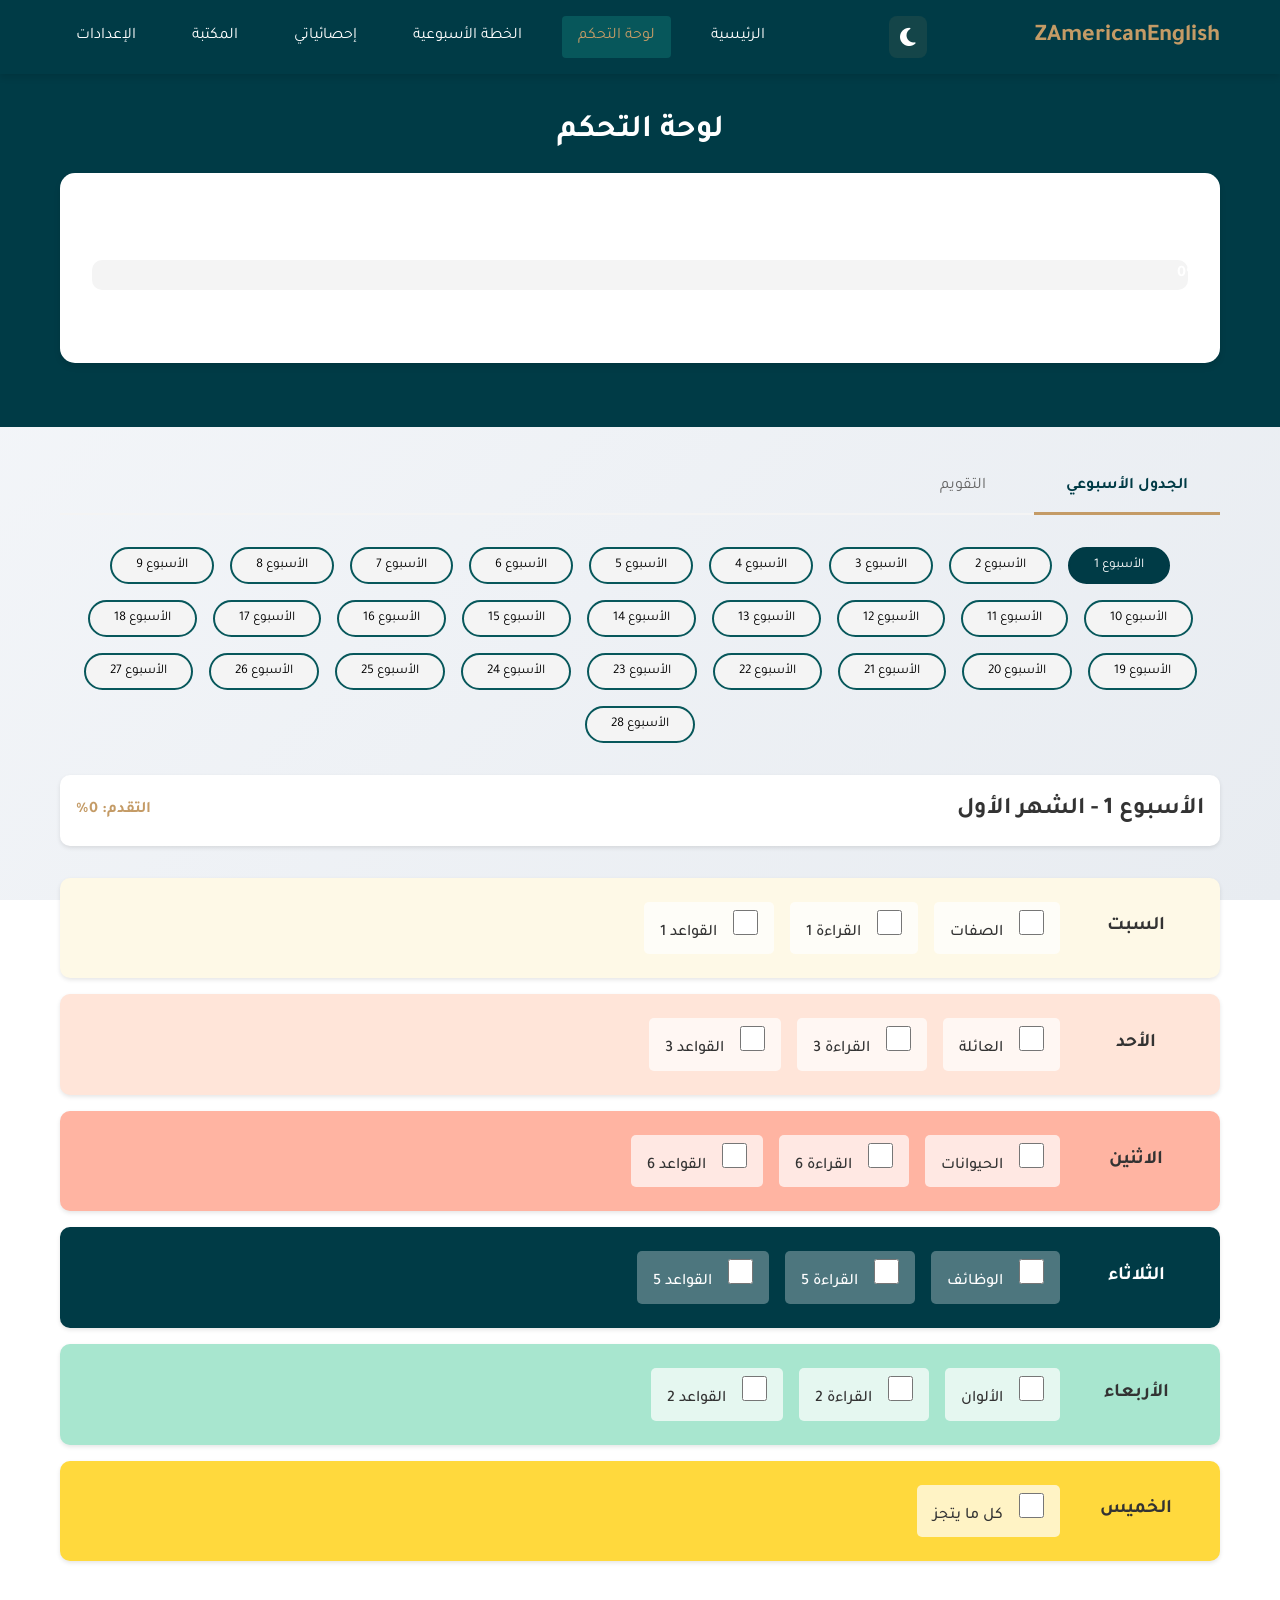
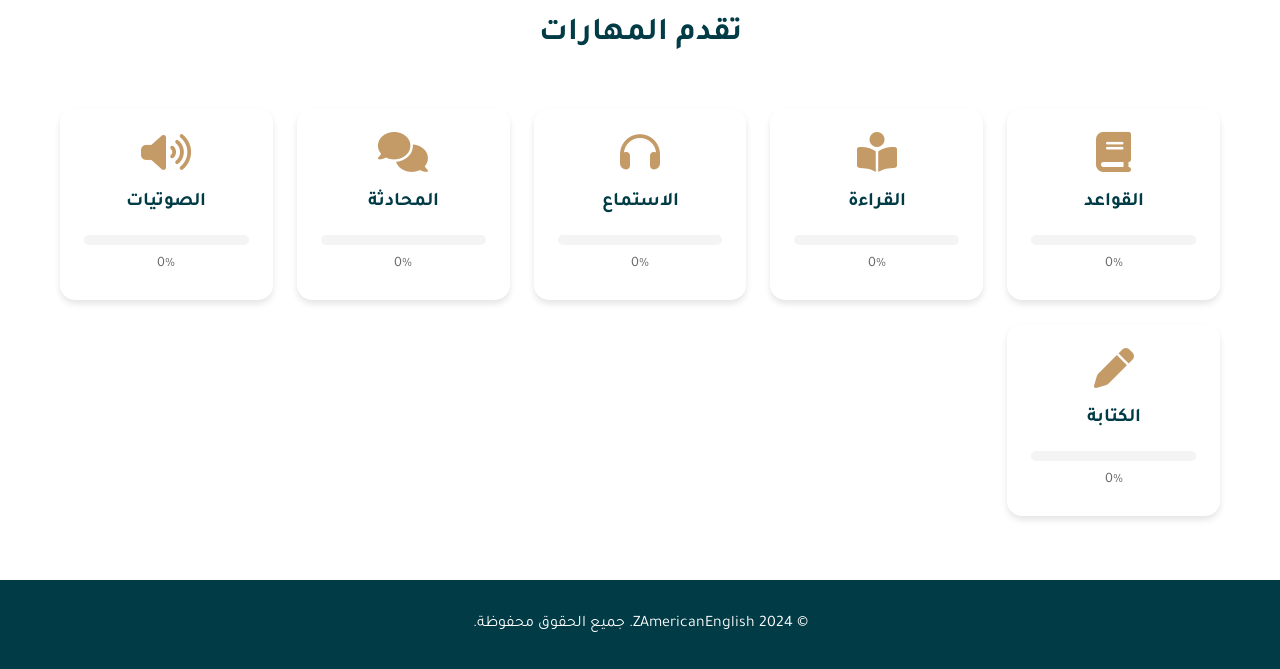
==== dashboard.html @ 00224352 "Initial commit: ZAmericanRoadMap learning platform" ====
<!DOCTYPE html>
<html lang="ar" dir="rtl">
<head>
    <meta charset="UTF-8">
    <meta name="viewport" content="width=device-width, initial-scale=1.0">
    <title>لوحة التحكم - خطة تعلم الإنجليزية</title>
    <link rel="preconnect" href="https://fonts.googleapis.com">
    <link rel="preconnect" href="https://fonts.gstatic.com" crossorigin>
    <link href="https://fonts.googleapis.com/css2?family=Tajawal:wght@300;400;500;700&display=swap" rel="stylesheet">
    <link rel="stylesheet" href="https://cdnjs.cloudflare.com/ajax/libs/font-awesome/6.4.0/css/all.min.css">
    <link rel="stylesheet" href="css/style.css">
    <link rel="stylesheet" href="css/responsive.css">
</head>
<body>
    <header class="main-header">
        <div class="container">
            <h1 class="logo">ZAmericanEnglish</h1>
            <button class="menu-toggle" aria-label="قائمة">
                <i class="fas fa-bars"></i>
            </button>
            <nav class="main-nav">
                <a href="index.html" class="nav-link">الرئيسية</a>
                <a href="dashboard.html" class="nav-link active">لوحة التحكم</a>
                <a href="weekly-plan.html" class="nav-link">الخطة الأسبوعية</a>
                <a href="statistics.html" class="nav-link">إحصائياتي</a>
                <a href="library.html" class="nav-link">المكتبة</a>
                <a href="settings.html" class="nav-link">الإعدادات</a>
            </nav>
        </div>
    </header>

    <main>
        <section class="dashboard-header">
            <div class="container">
                <h1>لوحة التحكم</h1>
                <div class="progress-section">
                    <h2>تقدمك العام</h2>
                    <div class="progress-bar-container">
                        <div class="progress-bar" style="width: 0%">0%</div>
                    </div>
                    <p class="progress-text text-center mt-1">0 من 0 درس مكتمل</p>
                </div>
            </div>
        </section>

        <section class="container">
            <div class="dashboard-tabs">
                <button class="tab-btn active" data-tab="schedule">الجدول الأسبوعي</button>
                <button class="tab-btn" data-tab="calendar">التقويم</button>
            </div>

            <div id="schedule-tab" class="tab-content active">
                <div class="week-selector">
                    <!-- سيتم ملؤها ديناميكياً -->
                </div>

                <div id="week-container" class="weekly-schedule">
                    <!-- سيتم ملؤها ديناميكياً -->
                </div>
            </div>

            <div id="calendar-tab" class="tab-content">
                <div id="calendar-container"></div>
            </div>

            <div class="skills-section mt-2">
                <h2 class="section-title">تقدم المهارات</h2>
                <div class="skills-grid">
                    <div class="skill-card">
                        <i class="fas fa-book skill-icon"></i>
                        <h3>القواعد</h3>
                        <div class="skill-progress-bar">
                            <div class="skill-progress" style="width: 0%"></div>
                        </div>
                        <p class="skill-percentage">0%</p>
                    </div>
                    <div class="skill-card">
                        <i class="fas fa-book-reader skill-icon"></i>
                        <h3>القراءة</h3>
                        <div class="skill-progress-bar">
                            <div class="skill-progress" style="width: 0%"></div>
                        </div>
                        <p class="skill-percentage">0%</p>
                    </div>
                    <div class="skill-card">
                        <i class="fas fa-headphones skill-icon"></i>
                        <h3>الاستماع</h3>
                        <div class="skill-progress-bar">
                            <div class="skill-progress" style="width: 0%"></div>
                        </div>
                        <p class="skill-percentage">0%</p>
                    </div>
                    <div class="skill-card">
                        <i class="fas fa-comments skill-icon"></i>
                        <h3>المحادثة</h3>
                        <div class="skill-progress-bar">
                            <div class="skill-progress" style="width: 0%"></div>
                        </div>
                        <p class="skill-percentage">0%</p>
                    </div>
                    <div class="skill-card">
                        <i class="fas fa-volume-up skill-icon"></i>
                        <h3>الصوتيات</h3>
                        <div class="skill-progress-bar">
                            <div class="skill-progress" style="width: 0%"></div>
                        </div>
                        <p class="skill-percentage">0%</p>
                    </div>
                    <div class="skill-card">
                        <i class="fas fa-pen skill-icon"></i>
                        <h3>الكتابة</h3>
                        <div class="skill-progress-bar">
                            <div class="skill-progress" style="width: 0%"></div>
                        </div>
                        <p class="skill-percentage">0%</p>
                    </div>
                </div>
            </div>
        </section>
    </main>

    <footer class="main-footer">
        <div class="container">
            <p>&copy; 2024 ZAmericanEnglish. جميع الحقوق محفوظة.</p>
        </div>
    </footer>

    <script src="js/data.js"></script>
    <script src="js/progress.js"></script>
    <script src="js/app.js"></script>
    <script src="js/utils.js"></script>
    <script src="js/search.js"></script>
    <script src="js/dark-mode.js"></script>
    <script src="js/calendar.js"></script>
    <script src="js/dashboard.js"></script>
</body>
</html>
---- css/style.css ----
/* متغيرات الألوان والخطوط */
:root {
  --color-petroleum: #003b46;
  --color-petroleum-light: #07575b;
  --color-gold: #c49b66;
  --color-gold-hover: #d4af37;
  --color-white: #ffffff;
  --color-light-gray: #f4f4f4;
  --color-text-dark: #333333;
  --color-text-light: #666666;
  --font-main: "Tajawal", sans-serif;

  /* ألوان الأيام */
  --color-saturday: #fef9e7;
  --color-sunday: #ffe5d9;
  --color-monday: #ffb4a2;
  --color-tuesday: #003b46;
  --color-wednesday: #a8e6cf;
  --color-thursday: #ffd93d;

  /* ظلال */
  --shadow-sm: 0 2px 4px rgba(0, 0, 0, 0.1);
  --shadow-md: 0 4px 6px rgba(0, 0, 0, 0.1);
  --shadow-lg: 0 10px 20px rgba(0, 0, 0, 0.15);
}

/* إعادة تعيين الأساسيات */
* {
  margin: 0;
  padding: 0;
  box-sizing: border-box;
}

body {
  font-family: var(--font-main);
  color: var(--color-text-dark);
  background: linear-gradient(135deg, #f5f7fa 0%, #e8ecf1 100%);
  background-attachment: fixed;
  line-height: 1.6;
  min-height: 100vh;
  overflow-x: hidden;
  transition: background 0.4s ease, color 0.4s ease;
}

/* Global transition for dark mode */
*,
*::before,
*::after {
  transition-property: background-color, border-color, color, box-shadow;
  transition-duration: 0.3s;
  transition-timing-function: ease;
}

.container {
  max-width: 1200px;
  margin: 0 auto;
  padding: 0 20px;
}

/* الهيدر */
.main-header {
  background: var(--color-petroleum);
  color: var(--color-white);
  padding: 1rem 0;
  box-shadow: var(--shadow-md);
  position: sticky;
  top: 0;
  z-index: 1000;
}

.main-header .container {
  display: flex;
  justify-content: space-between;
  align-items: center;
}

.logo {
  font-size: 1.5rem;
  font-weight: 700;
  color: var(--color-gold);
}

.main-nav {
  display: flex;
  gap: 1.5rem;
}

.menu-toggle {
  display: none;
  background: none;
  border: none;
  color: var(--color-white);
  font-size: 1.5rem;
  cursor: pointer;
  padding: 0.5rem;
  transition: all 0.3s ease;
}

.menu-toggle:hover {
  color: var(--color-gold);
}

.nav-link {
  color: var(--color-white);
  text-decoration: none;
  padding: 0.5rem 1rem;
  border-radius: 4px;
  transition: all 0.3s ease;
}

.nav-link:hover,
.nav-link.active {
  background: var(--color-petroleum-light);
  color: var(--color-gold);
}

/* Hero Section */
.hero-section {
  padding: 4rem 0;
  background: linear-gradient(135deg, var(--color-petroleum) 0%, var(--color-petroleum-light) 100%);
  color: var(--color-white);
  text-align: center;
}

.hero-content {
  max-width: 800px;
  margin: 0 auto;
}

.hero-title {
  font-size: 2.5rem;
  margin-bottom: 1rem;
  color: var(--color-gold);
}

.hero-subtitle {
  font-size: 1.2rem;
  margin-bottom: 2rem;
  opacity: 0.9;
}

.hero-timeline {
  display: flex;
  justify-content: center;
  gap: 2rem;
  margin: 3rem 0;
  flex-wrap: wrap;
}

.timeline-item {
  display: flex;
  align-items: center;
  gap: 1rem;
  background: rgba(255, 255, 255, 0.1);
  padding: 1.5rem;
  border-radius: 10px;
  backdrop-filter: blur(10px);
}

.timeline-icon {
  font-size: 2rem;
  color: var(--color-gold);
}

.timeline-content h3 {
  font-size: 1.5rem;
  margin-bottom: 0.5rem;
}

.timeline-content p {
  opacity: 0.8;
}

/* الأزرار */
.btn {
  display: inline-block;
  padding: 0.75rem 2rem;
  background: var(--color-gold);
  color: var(--color-white);
  text-decoration: none;
  border-radius: 25px;
  font-weight: 500;
  transition: all 0.3s ease;
  border: none;
  cursor: pointer;
  font-family: var(--font-main);
}

.btn:hover {
  background: var(--color-gold-hover);
  transform: translateY(-2px);
  box-shadow: var(--shadow-lg);
}

.btn-large {
  padding: 1rem 3rem;
  font-size: 1.1rem;
}

.btn-primary {
  background: var(--color-gold);
}

/* Sections */
.section-title {
  text-align: center;
  font-size: 2rem;
  margin-bottom: 3rem;
  color: var(--color-petroleum);
}

.levels-section,
.features-section {
  padding: 4rem 0;
}

.levels-grid,
.features-grid {
  display: grid;
  grid-template-columns: repeat(auto-fit, minmax(300px, 1fr));
  gap: 2rem;
}

.level-card,
.feature-card {
  background: var(--color-white);
  padding: 2rem;
  border-radius: 15px;
  box-shadow: var(--shadow-md);
  transition: all 0.3s ease;
  text-align: center;
}

.level-card:hover,
.feature-card:hover {
  transform: translateY(-5px);
  box-shadow: var(--shadow-lg);
}

.level-icon {
  font-size: 3rem;
  color: var(--color-gold);
  margin-bottom: 1rem;
}

.level-card h3 {
  color: var(--color-petroleum);
  margin-bottom: 0.5rem;
}

.level-duration {
  color: var(--color-gold);
  font-weight: 700;
  font-size: 1.2rem;
  margin-bottom: 1rem;
}

.level-description {
  color: var(--color-text-light);
  margin-bottom: 1.5rem;
}

.level-topics {
  list-style: none;
  text-align: right;
}

.level-topics li {
  padding: 0.5rem 0;
  color: var(--color-text-dark);
}

.level-topics li i {
  color: var(--color-gold);
  margin-left: 0.5rem;
}

.feature-card i {
  font-size: 2.5rem;
  color: var(--color-gold);
  margin-bottom: 1rem;
}

.feature-card h3 {
  color: var(--color-petroleum);
  margin-bottom: 1rem;
}

.feature-card p {
  color: var(--color-text-light);
}

/* Footer */
.main-footer {
  background: var(--color-petroleum);
  color: var(--color-white);
  text-align: center;
  padding: 2rem 0;
  margin-top: 4rem;
}

/* Dashboard Styles */
.dashboard-header {
  background: var(--color-petroleum);
  color: var(--color-white);
  padding: 2rem 0;
  margin-bottom: 2rem;
}

.dashboard-header h1 {
  text-align: center;
  font-size: 2rem;
  margin-bottom: 1rem;
}

.progress-section {
  background: var(--color-white);
  padding: 2rem;
  border-radius: 15px;
  box-shadow: var(--shadow-md);
  margin-bottom: 2rem;
}

.progress-bar-container {
  background: var(--color-light-gray);
  border-radius: 10px;
  height: 30px;
  overflow: hidden;
  margin-top: 1rem;
}

.progress-bar {
  background: linear-gradient(90deg, var(--color-gold) 0%, var(--color-gold-hover) 100%);
  height: 100%;
  border-radius: 10px;
  transition: width 0.5s ease;
  display: flex;
  align-items: center;
  justify-content: center;
  color: var(--color-white);
  font-weight: 700;
}

.week-selector {
  display: flex;
  justify-content: center;
  gap: 1rem;
  margin: 2rem 0;
  flex-wrap: wrap;
}

.week-btn {
  padding: 0.5rem 1.5rem;
  background: var(--color-light-gray);
  border: 2px solid var(--color-petroleum-light);
  border-radius: 25px;
  cursor: pointer;
  transition: all 0.3s ease;
  font-family: var(--font-main);
}

.week-btn:hover,
.week-btn.active {
  background: var(--color-petroleum);
  color: var(--color-white);
  border-color: var(--color-petroleum);
}

/* Weekly Plan Styles */
.weekly-plan-container {
  max-width: 1000px;
  margin: 0 auto;
  padding: 2rem;
}

.month-calendar-icon {
  position: relative;
  width: 80px;
  height: 80px;
  margin-bottom: 1rem;
}

.calendar-icon {
  width: 100%;
  height: 100%;
  background: var(--color-white);
  border: 3px solid var(--color-petroleum);
  border-radius: 5px;
  position: relative;
  box-shadow: var(--shadow-md);
}

.calendar-tab {
  position: absolute;
  top: -10px;
  right: 10px;
  width: 30px;
  height: 20px;
  background: #dc3545;
  border-radius: 3px 3px 0 0;
}

.calendar-number {
  position: absolute;
  top: 50%;
  left: 50%;
  transform: translate(-50%, -50%);
  font-size: 2rem;
  font-weight: 700;
  color: var(--color-petroleum);
}

.week-banner {
  background: linear-gradient(135deg, #ffd89b 0%, #ffecd2 100%);
  padding: 1.5rem;
  border-radius: 15px;
  text-align: center;
  margin: 2rem 0;
  box-shadow: var(--shadow-md);
}

.week-banner h2 {
  color: var(--color-petroleum);
  font-size: 1.8rem;
  margin: 0;
}

.weekly-schedule {
  margin-top: 2rem;
}

.weekly-schedule-wrapper {
  position: relative;
}

.day-row {
  display: flex;
  align-items: center;
  margin-bottom: 1rem;
  border-radius: 10px;
  padding: 1.5rem;
  box-shadow: var(--shadow-sm);
  transition: all 0.3s ease;
  position: relative;
  gap: 1rem;
}

.day-row:hover {
  transform: translateX(-5px);
  box-shadow: var(--shadow-md);
}

.lessons-column {
  flex: 1;
  display: flex;
  flex-direction: column;
  gap: 0.5rem;
}

.day-separator {
  width: 2px;
  height: 100%;
  background: rgba(0, 0, 0, 0.1);
  margin: 0 1rem;
}

.day-row.tuesday .day-separator {
  background: rgba(255, 255, 255, 0.3);
}

.day-row.saturday {
  background: var(--color-saturday);
}

.day-row.sunday {
  background: var(--color-sunday);
}

.day-row.monday {
  background: var(--color-monday);
}

.day-row.tuesday {
  background: var(--color-tuesday);
  color: var(--color-white);
}

.day-row.wednesday {
  background: var(--color-wednesday);
}

.day-row.thursday {
  background: var(--color-thursday);
}

.lesson-checkbox {
  width: 25px;
  height: 25px;
  margin-left: 1rem;
  cursor: pointer;
  accent-color: var(--color-gold);
}

.lesson-content {
  flex: 1;
  display: flex;
  gap: 1rem;
  align-items: center;
  flex-wrap: wrap;
}

.lesson-item {
  background: rgba(255, 255, 255, 0.7);
  padding: 0.5rem 1rem;
  border-radius: 5px;
  font-weight: 500;
}

.day-row.tuesday .lesson-item {
  background: rgba(255, 255, 255, 0.3);
  color: var(--color-white);
}

.day-name {
  min-width: 120px;
  font-weight: 700;
  font-size: 1.2rem;
  padding: 0 1rem;
  text-align: center;
}

.side-notes-container {
  margin-top: 2rem;
  display: flex;
  flex-direction: column;
  gap: 1rem;
}

/* Statistics */
.stats-grid {
  display: grid;
  grid-template-columns: repeat(auto-fit, minmax(250px, 1fr));
  gap: 2rem;
  margin-bottom: 3rem;
}

.stat-card {
  background: var(--color-white);
  padding: 2rem;
  border-radius: 15px;
  box-shadow: var(--shadow-md);
  text-align: center;
}

.stat-icon {
  font-size: 3rem;
  color: var(--color-gold);
  margin-bottom: 1rem;
}

.stat-value {
  font-size: 2.5rem;
  font-weight: 700;
  color: var(--color-petroleum);
  margin-bottom: 0.5rem;
}

.stat-label {
  color: var(--color-text-light);
}

/* Loading */
.loading {
  text-align: center;
  padding: 2rem;
  color: var(--color-text-light);
}

/* Utilities */
.text-center {
  text-align: center;
}

.mt-1 {
  margin-top: 1rem;
}

.mt-2 {
  margin-top: 2rem;
}

.mb-1 {
  margin-bottom: 1rem;
}

.mb-2 {
  margin-bottom: 2rem;
}

/* Skills Progress */
.skills-section {
  margin-top: 3rem;
}

.skills-grid {
  display: grid;
  grid-template-columns: repeat(auto-fit, minmax(200px, 1fr));
  gap: 1.5rem;
}

.skill-card {
  background: var(--color-white);
  padding: 1.5rem;
  border-radius: 15px;
  box-shadow: var(--shadow-md);
  text-align: center;
  transition: all 0.3s ease;
}

.skill-card:hover {
  transform: translateY(-5px);
  box-shadow: var(--shadow-lg);
}

.skill-icon {
  font-size: 2.5rem;
  color: var(--color-gold);
  margin-bottom: 1rem;
}

.skill-card h3 {
  color: var(--color-petroleum);
  margin-bottom: 1rem;
  font-size: 1.2rem;
}

.skill-progress-bar {
  background: var(--color-light-gray);
  height: 10px;
  border-radius: 5px;
  overflow: hidden;
  margin-bottom: 0.5rem;
}

.skill-progress {
  background: linear-gradient(90deg, var(--color-gold) 0%, var(--color-gold-hover) 100%);
  height: 100%;
  border-radius: 5px;
  transition: width 0.5s ease;
}

.skill-percentage {
  color: var(--color-text-light);
  font-size: 0.9rem;
}

.skills-progress-container {
  background: var(--color-white);
  padding: 2rem;
  border-radius: 15px;
  box-shadow: var(--shadow-md);
}

.skill-progress-item {
  margin-bottom: 1.5rem;
}

.skill-progress-item:last-child {
  margin-bottom: 0;
}

.skill-header {
  display: flex;
  justify-content: space-between;
  align-items: center;
  margin-bottom: 0.5rem;
}

.skill-name {
  font-weight: 700;
  color: var(--color-petroleum);
}

.skill-stats {
  color: var(--color-text-light);
  font-size: 0.9rem;
}

.skill-bar-container {
  background: var(--color-light-gray);
  height: 20px;
  border-radius: 10px;
  overflow: hidden;
  position: relative;
}

.skill-bar {
  background: linear-gradient(90deg, var(--color-gold) 0%, var(--color-gold-hover) 100%);
  height: 100%;
  border-radius: 10px;
  transition: width 0.5s ease;
  display: flex;
  align-items: center;
  justify-content: center;
  color: var(--color-white);
  font-weight: 700;
  font-size: 0.8rem;
}

/* Achievements */
.achievements-section {
  margin-top: 3rem;
}

.achievements-grid {
  display: grid;
  grid-template-columns: repeat(auto-fit, minmax(250px, 1fr));
  gap: 1.5rem;
}

.achievement-card {
  background: linear-gradient(135deg, var(--color-gold) 0%, var(--color-gold-hover) 100%);
  padding: 2rem;
  border-radius: 15px;
  box-shadow: var(--shadow-md);
  text-align: center;
  color: var(--color-white);
  transition: all 0.3s ease;
}

.achievement-card:hover {
  transform: translateY(-5px);
  box-shadow: var(--shadow-lg);
}

.achievement-icon {
  font-size: 3rem;
  margin-bottom: 1rem;
  color: var(--color-white);
}

.achievement-card h3 {
  margin-bottom: 0.5rem;
  font-size: 1.3rem;
}

.achievement-card p {
  opacity: 0.9;
  font-size: 0.9rem;
}

/* Settings */
.settings-section {
  max-width: 800px;
  margin: 0 auto;
}

.settings-card {
  background: var(--color-white);
  padding: 2rem;
  border-radius: 15px;
  box-shadow: var(--shadow-md);
  margin-bottom: 2rem;
}

.settings-card h2 {
  color: var(--color-petroleum);
  margin-bottom: 1rem;
  display: flex;
  align-items: center;
  gap: 0.5rem;
}

.settings-card h2 i {
  color: var(--color-gold);
}

.settings-card p {
  color: var(--color-text-light);
  margin-bottom: 1rem;
}

.settings-card.danger {
  border: 2px solid #dc3545;
}

.btn-danger {
  background: #dc3545;
  color: var(--color-white);
}

.btn-danger:hover {
  background: #c82333;
}

.switch {
  position: relative;
  display: inline-block;
  width: 60px;
  height: 34px;
}

.switch input {
  opacity: 0;
  width: 0;
  height: 0;
}

.slider {
  position: absolute;
  cursor: pointer;
  top: 0;
  left: 0;
  right: 0;
  bottom: 0;
  background-color: #ccc;
  transition: 0.4s;
  border-radius: 34px;
}

.slider:before {
  position: absolute;
  content: "";
  height: 26px;
  width: 26px;
  left: 4px;
  bottom: 4px;
  background-color: white;
  transition: 0.4s;
  border-radius: 50%;
}

input:checked+.slider {
  background-color: var(--color-gold);
}

input:checked+.slider:before {
  transform: translateX(26px);
}

/* Library */
.library-grid {
  display: grid;
  grid-template-columns: repeat(auto-fit, minmax(300px, 1fr));
  gap: 2rem;
}

.library-card {
  background: var(--color-white);
  padding: 2rem;
  border-radius: 15px;
  box-shadow: var(--shadow-md);
  text-align: center;
  transition: all 0.3s ease;
}

.library-card:hover {
  transform: translateY(-5px);
  box-shadow: var(--shadow-lg);
}

.library-icon {
  font-size: 3rem;
  color: var(--color-gold);
  margin-bottom: 1rem;
}

.library-card h3 {
  color: var(--color-petroleum);
  margin-bottom: 1rem;
}

.library-card p {
  color: var(--color-text-light);
  margin-bottom: 1.5rem;
}

/* Plan Controls */
.plan-controls {
  display: flex;
  gap: 2rem;
  margin-bottom: 2rem;
  flex-wrap: wrap;
}

.plan-controls label {
  display: block;
  margin-bottom: 0.5rem;
  color: var(--color-petroleum);
  font-weight: 500;
}

.form-select {
  padding: 0.75rem 1rem;
  border: 2px solid var(--color-petroleum-light);
  border-radius: 8px;
  font-family: var(--font-main);
  font-size: 1rem;
  background: var(--color-white);
  color: var(--color-text-dark);
  cursor: pointer;
  transition: all 0.3s ease;
}

.form-select:hover {
  border-color: var(--color-petroleum);
}

.form-select:focus {
  outline: none;
  border-color: var(--color-gold);
  box-shadow: 0 0 0 3px rgba(196, 155, 102, 0.1);
}

.plan-header {
  display: flex;
  align-items: flex-start;
  gap: 2rem;
  margin-bottom: 2rem;
  flex-wrap: wrap;
}

.month-name {
  text-align: center;
  color: var(--color-petroleum);
  font-weight: 700;
  margin-top: 0.5rem;
}

.lesson-row-item {
  display: flex;
  align-items: center;
  gap: 0.5rem;
  margin-bottom: 0.5rem;
}

.lesson-text {
  flex: 1;
}

.side-note {
  background: rgba(0, 59, 70, 0.1);
  padding: 1rem;
  border-radius: 10px;
  margin: 1rem 0;
  border-right: 4px solid var(--color-petroleum);
  display: flex;
  align-items: center;
  gap: 1rem;
}

.side-note p {
  margin: 0;
  color: var(--color-petroleum);
  font-weight: 500;
}

.side-note i {
  color: var(--color-gold);
  font-size: 1.5rem;
}

.week-header {
  display: flex;
  justify-content: space-between;
  align-items: center;
  margin-bottom: 2rem;
  padding: 1rem;
  background: var(--color-white);
  border-radius: 10px;
  box-shadow: var(--shadow-sm);
}

.week-progress {
  color: var(--color-gold);
  font-weight: 700;
}

/* Charts */
.charts-section {
  margin-top: 3rem;
}

.charts-grid {
  display: grid;
  grid-template-columns: repeat(auto-fit, minmax(300px, 1fr));
  gap: 2rem;
}

.chart-card {
  background: var(--color-white);
  padding: 2rem;
  border-radius: 15px;
  box-shadow: var(--shadow-md);
  transition: all 0.3s ease;
}

.chart-card:hover {
  transform: translateY(-5px);
  box-shadow: var(--shadow-lg);
}

.chart-card h3 {
  color: var(--color-petroleum);
  margin-bottom: 1rem;
  text-align: center;
}

.chart-card canvas {
  max-height: 300px;
}

/* Advanced Stats */
.advanced-stats-section {
  margin-top: 3rem;
}

.advanced-stats-grid {
  display: grid;
  grid-template-columns: repeat(auto-fit, minmax(200px, 1fr));
  gap: 1.5rem;
}

.advanced-stat-card {
  background: var(--color-white);
  padding: 1.5rem;
  border-radius: 15px;
  box-shadow: var(--shadow-md);
  display: flex;
  align-items: center;
  gap: 1rem;
  transition: all 0.3s ease;
}

.advanced-stat-card:hover {
  transform: translateY(-3px);
  box-shadow: var(--shadow-lg);
}

.advanced-stat-card .stat-icon {
  font-size: 2.5rem;
  color: var(--color-gold);
}

.advanced-stat-content h3 {
  color: var(--color-petroleum);
  font-size: 1.8rem;
  margin-bottom: 0.25rem;
}

.advanced-stat-content p {
  color: var(--color-text-light);
  font-size: 0.9rem;
  margin: 0;
}

/* Loading States */
.page-loader {
  position: fixed;
  top: 0;
  left: 0;
  right: 0;
  bottom: 0;
  background: rgba(255, 255, 255, 0.9);
  display: flex;
  flex-direction: column;
  justify-content: center;
  align-items: center;
  z-index: 9999;
  backdrop-filter: blur(5px);
}

.loader-spinner {
  width: 50px;
  height: 50px;
  border: 4px solid var(--color-light-gray);
  border-top-color: var(--color-gold);
  border-radius: 50%;
  animation: spin 1s linear infinite;
}

@keyframes spin {
  to {
    transform: rotate(360deg);
  }
}

.page-loader p {
  margin-top: 1rem;
  color: var(--color-petroleum);
  font-weight: 500;
}

/* Animations */
@keyframes fadeIn {
  from {
    opacity: 0;
    transform: translateY(20px);
  }

  to {
    opacity: 1;
    transform: translateY(0);
  }
}

@keyframes slideInRight {
  from {
    opacity: 0;
    transform: translateX(-30px);
  }

  to {
    opacity: 1;
    transform: translateX(0);
  }
}

@keyframes slideInLeft {
  from {
    opacity: 0;
    transform: translateX(30px);
  }

  to {
    opacity: 1;
    transform: translateX(0);
  }
}

@keyframes scaleIn {
  from {
    opacity: 0;
    transform: scale(0.9);
  }

  to {
    opacity: 1;
    transform: scale(1);
  }
}

.fade-in {
  animation: fadeIn 0.5s ease-out;
}

.slide-in-right {
  animation: slideInRight 0.5s ease-out;
}

.slide-in-left {
  animation: slideInLeft 0.5s ease-out;
}

.scale-in {
  animation: scaleIn 0.3s ease-out;
}

/* Toast Notifications */
.toast-container {
  position: fixed;
  top: 20px;
  left: 20px;
  z-index: 10000;
  display: flex;
  flex-direction: column;
  gap: 10px;
}

.toast {
  background: var(--color-white);
  padding: 1rem 1.5rem;
  border-radius: 8px;
  box-shadow: var(--shadow-lg);
  display: flex;
  align-items: center;
  gap: 1rem;
  min-width: 300px;
  animation: slideInLeft 0.3s ease-out;
  border-right: 4px solid var(--color-gold);
}

.toast.success {
  border-right-color: #28a745;
}

.toast.error {
  border-right-color: #dc3545;
}

.toast.warning {
  border-right-color: #ffc107;
}

.toast.info {
  border-right-color: #17a2b8;
}

.toast-icon {
  font-size: 1.5rem;
}

.toast.success .toast-icon {
  color: #28a745;
}

.toast.error .toast-icon {
  color: #dc3545;
}

.toast.warning .toast-icon {
  color: #ffc107;
}

.toast.info .toast-icon {
  color: #17a2b8;
}

.toast-content {
  flex: 1;
}

.toast-title {
  font-weight: 700;
  color: var(--color-petroleum);
  margin-bottom: 0.25rem;
}

.toast-message {
  color: var(--color-text-light);
  font-size: 0.9rem;
}

.toast-close {
  background: none;
  border: none;
  color: var(--color-text-light);
  cursor: pointer;
  font-size: 1.2rem;
  padding: 0;
  width: 24px;
  height: 24px;
  display: flex;
  align-items: center;
  justify-content: center;
}

.toast-close:hover {
  color: var(--color-petroleum);
}

@keyframes slideOutLeft {
  from {
    opacity: 1;
    transform: translateX(0);
  }

  to {
    opacity: 0;
    transform: translateX(-30px);
  }
}

/* Dark Mode */
.dark-mode {
  --color-petroleum: #07575b;
  --color-petroleum-light: #0a7a80;
  --color-white: #1a1a1a;
  --color-light-gray: #2d2d2d;
  --color-text-dark: #e0e0e0;
  --color-text-light: #b0b0b0;

  /* Dark mode day colors - muted versions */
  --color-saturday: #3d3526;
  --color-sunday: #3d2f2a;
  --color-monday: #3d2c28;
  --color-tuesday: #003b46;
  --color-wednesday: #2a3d32;
  --color-thursday: #3d3720;

  background: linear-gradient(135deg, #121212 0%, #1e1e1e 100%);
}

/* Header */
.dark-mode .main-header {
  background: linear-gradient(135deg, #0a4a50 0%, #003b46 100%);
  box-shadow: 0 4px 15px rgba(0, 0, 0, 0.4);
}

.dark-mode .logo {
  color: var(--color-gold);
  text-shadow: 0 0 10px rgba(196, 155, 102, 0.3);
}

.dark-mode .nav-link {
  color: #d0d0d0;
}

.dark-mode .nav-link:hover,
.dark-mode .nav-link.active {
  background: rgba(196, 155, 102, 0.2);
  color: var(--color-gold);
}

/* Hero Section */
.dark-mode .hero-section {
  background: linear-gradient(135deg, #0a4a50 0%, #003b46 100%);
  box-shadow: 0 4px 20px rgba(0, 0, 0, 0.3);
}

.dark-mode .hero-title {
  color: var(--color-gold);
  text-shadow: 0 2px 10px rgba(196, 155, 102, 0.2);
}

.dark-mode .hero-subtitle {
  color: #c0c0c0;
}

.dark-mode .timeline-item {
  background: rgba(0, 0, 0, 0.3);
  border: 1px solid rgba(196, 155, 102, 0.2);
}

.dark-mode .timeline-content h3 {
  color: #ffffff;
}

.dark-mode .timeline-content p {
  color: #b0b0b0;
}

/* Section Titles */
.dark-mode .section-title {
  color: var(--color-gold);
  text-shadow: 0 2px 5px rgba(0, 0, 0, 0.3);
}

/* Cards */
.dark-mode .level-card,
.dark-mode .feature-card,
.dark-mode .stat-card,
.dark-mode .skill-card,
.dark-mode .achievement-card,
.dark-mode .library-card,
.dark-mode .chart-card,
.dark-mode .advanced-stat-card,
.dark-mode .settings-card,
.dark-mode .progress-section,
.dark-mode .skills-progress-container {
  background: linear-gradient(145deg, #252525, #1e1e1e);
  color: var(--color-text-dark);
  box-shadow: 0 4px 15px rgba(0, 0, 0, 0.3);
  border: 1px solid rgba(255, 255, 255, 0.05);
}

.dark-mode .level-card:hover,
.dark-mode .feature-card:hover,
.dark-mode .stat-card:hover,
.dark-mode .skill-card:hover {
  box-shadow: 0 8px 25px rgba(0, 0, 0, 0.4);
  border-color: rgba(196, 155, 102, 0.2);
}

.dark-mode .level-card h3,
.dark-mode .feature-card h3 {
  color: var(--color-gold);
}

.dark-mode .level-description,
.dark-mode .feature-card p {
  color: #a0a0a0;
}

.dark-mode .level-topics li {
  color: #c0c0c0;
}

/* Day Rows - Muted dark versions */
.dark-mode .day-row.saturday {
  background: linear-gradient(135deg, #3d3526, #2e2a1e);
  border-right: 4px solid #c49b66;
}

.dark-mode .day-row.sunday {
  background: linear-gradient(135deg, #3d2f2a, #2e231f);
  border-right: 4px solid #d4a373;
}

.dark-mode .day-row.monday {
  background: linear-gradient(135deg, #3d2c28, #2e201d);
  border-right: 4px solid #e07a5f;
}

.dark-mode .day-row.tuesday {
  background: linear-gradient(135deg, #003b46, #002c35);
  border-right: 4px solid #00a8b5;
  color: #ffffff;
}

.dark-mode .day-row.wednesday {
  background: linear-gradient(135deg, #2a3d32, #1e2e25);
  border-right: 4px solid #52b788;
}

.dark-mode .day-row.thursday {
  background: linear-gradient(135deg, #3d3720, #2e2a18);
  border-right: 4px solid #ffd93d;
}

.dark-mode .day-row {
  box-shadow: 0 2px 8px rgba(0, 0, 0, 0.2);
}

.dark-mode .day-row:hover {
  box-shadow: 0 4px 15px rgba(0, 0, 0, 0.3);
}

.dark-mode .day-name {
  color: var(--color-gold);
  font-weight: 700;
}

.dark-mode .lesson-item {
  background: rgba(0, 0, 0, 0.3);
  color: #e0e0e0;
}

.dark-mode .day-row.tuesday .lesson-item {
  background: rgba(0, 168, 181, 0.2);
  color: #ffffff;
}

/* Buttons */
.dark-mode .btn {
  background: linear-gradient(135deg, #c49b66, #a8834f);
  box-shadow: 0 4px 15px rgba(196, 155, 102, 0.3);
}

.dark-mode .btn:hover {
  background: linear-gradient(135deg, #d4af37, #c49b66);
  box-shadow: 0 6px 20px rgba(196, 155, 102, 0.4);
}

.dark-mode .btn-danger {
  background: linear-gradient(135deg, #dc3545, #c82333);
}

.dark-mode .week-btn {
  background: #2d2d2d;
  border-color: var(--color-gold);
  color: #c0c0c0;
}

.dark-mode .week-btn:hover,
.dark-mode .week-btn.active {
  background: var(--color-gold);
  color: #1a1a1a;
}

/* Progress Bars */
.dark-mode .progress-bar-container {
  background: #1a1a1a;
  border: 1px solid rgba(255, 255, 255, 0.1);
}

.dark-mode .progress-bar {
  background: linear-gradient(90deg, var(--color-gold), #d4af37);
}

.dark-mode .skill-bar-container {
  background: #1a1a1a;
}

.dark-mode .skill-bar {
  background: linear-gradient(90deg, var(--color-gold), #d4af37);
}

/* Form Elements */
.dark-mode .form-select {
  background: #252525;
  color: #e0e0e0;
  border-color: #3d3d3d;
}

.dark-mode .form-select:hover {
  border-color: var(--color-gold);
}

.dark-mode .form-select:focus {
  border-color: var(--color-gold);
  box-shadow: 0 0 0 3px rgba(196, 155, 102, 0.2);
}

/* Week Banner */
.dark-mode .week-banner {
  background: linear-gradient(135deg, #3d3720, #2e2a18);
  border: 1px solid rgba(196, 155, 102, 0.3);
}

.dark-mode .week-banner h2 {
  color: var(--color-gold);
}

/* Week Header */
.dark-mode .week-header {
  background: #252525;
  border: 1px solid rgba(255, 255, 255, 0.05);
}

/* Side Notes */
.dark-mode .side-note {
  background: rgba(196, 155, 102, 0.1);
  border-right-color: var(--color-gold);
}

.dark-mode .side-note p {
  color: #c0c0c0;
}

/* Footer */
.dark-mode .main-footer {
  background: linear-gradient(135deg, #0a4a50 0%, #003b46 100%);
  border-top: 1px solid rgba(196, 155, 102, 0.2);
}

/* Toast */
.dark-mode .toast {
  background: #252525;
  color: var(--color-text-dark);
  border: 1px solid rgba(255, 255, 255, 0.1);
}

/* Dashboard Header */
.dark-mode .dashboard-header {
  background: linear-gradient(135deg, #0a4a50 0%, #003b46 100%);
}

/* Statistics */
.dark-mode .stat-value {
  color: var(--color-gold);
}

.dark-mode .stat-label {
  color: #a0a0a0;
}

/* Achievement Cards */
.dark-mode .achievement-card {
  background: linear-gradient(135deg, #8b6914, #a8834f) !important;
  border: 1px solid rgba(255, 255, 255, 0.1);
}

/* Switch/Toggle */
.dark-mode .slider {
  background-color: #3d3d3d;
}

.dark-mode input:checked+.slider {
  background-color: var(--color-gold);
}

/* Scrollbar */
.dark-mode::-webkit-scrollbar {
  width: 10px;
}

.dark-mode::-webkit-scrollbar-track {
  background: #1a1a1a;
}

.dark-mode::-webkit-scrollbar-thumb {
  background: #3d3d3d;
  border-radius: 5px;
}

.dark-mode::-webkit-scrollbar-thumb:hover {
  background: #4d4d4d;
}

/* Dark Mode Toggle Button */
.dark-mode-toggle-header {
  background: rgba(196, 155, 102, 0.1);
  border: 1px solid transparent;
  color: #ffffff;
  font-size: 1.3rem;
  cursor: pointer;
  padding: 0.6rem;
  border-radius: 8px;
  transition: all 0.3s ease;
  display: flex;
  align-items: center;
  justify-content: center;
}

.dark-mode-toggle-header:hover {
  background: rgba(196, 155, 102, 0.2);
  border-color: var(--color-gold);
  color: var(--color-gold);
  transform: scale(1.1);
}

.dark-mode .dark-mode-toggle-header {
  background: rgba(255, 255, 255, 0.1);
}

.dark-mode .dark-mode-toggle-header:hover {
  background: rgba(255, 255, 255, 0.2);
  color: #ffd93d;
}

/* Notes */
.btn-note {
  background: none;
  border: none;
  color: var(--color-gold);
  cursor: pointer;
  padding: 0.25rem 0.5rem;
  margin-right: 0.5rem;
  border-radius: 5px;
  transition: all 0.3s ease;
  font-size: 0.9rem;
}

.btn-note:hover {
  background: rgba(196, 155, 102, 0.2);
  transform: scale(1.1);
}

.note-indicator {
  color: var(--color-gold);
  margin-right: 0.5rem;
  font-size: 0.9rem;
}

/* Modal */
.modal {
  display: none;
  position: fixed;
  top: 0;
  left: 0;
  right: 0;
  bottom: 0;
  background: rgba(0, 0, 0, 0.5);
  z-index: 10000;
  justify-content: center;
  align-items: center;
  animation: fadeIn 0.3s ease-out;
}

.modal-content {
  background: var(--color-white);
  border-radius: 15px;
  width: 90%;
  max-width: 500px;
  max-height: 90vh;
  overflow-y: auto;
  box-shadow: var(--shadow-lg);
  animation: scaleIn 0.3s ease-out;
}

.dark-mode .modal-content {
  background: #2d2d2d;
  color: var(--color-text-dark);
}

.modal-header {
  display: flex;
  justify-content: space-between;
  align-items: center;
  padding: 1.5rem;
  border-bottom: 1px solid var(--color-light-gray);
}

.modal-header h2 {
  color: var(--color-petroleum);
  margin: 0;
}

.dark-mode .modal-header h2 {
  color: var(--color-gold);
}

.modal-close {
  background: none;
  border: none;
  font-size: 2rem;
  color: var(--color-text-light);
  cursor: pointer;
  padding: 0;
  width: 30px;
  height: 30px;
  display: flex;
  align-items: center;
  justify-content: center;
  transition: all 0.3s ease;
}

.modal-close:hover {
  color: var(--color-petroleum);
  transform: rotate(90deg);
}

.modal-body {
  padding: 1.5rem;
}

.modal-body textarea {
  width: 100%;
  padding: 1rem;
  border: 2px solid var(--color-light-gray);
  border-radius: 8px;
  font-family: var(--font-main);
  font-size: 1rem;
  resize: vertical;
  min-height: 150px;
}

.dark-mode .modal-body textarea {
  background: #1a1a1a;
  color: var(--color-text-dark);
  border-color: #3d3d3d;
}

.modal-actions {
  display: flex;
  gap: 1rem;
  margin-top: 1rem;
  justify-content: flex-end;
}

/* Search */
.search-container {
  margin-bottom: 2rem;
  padding: 1.5rem;
  background: var(--color-white);
  border-radius: 15px;
  box-shadow: var(--shadow-md);
}

.dark-mode .search-container {
  background: #2d2d2d;
}

.search-box {
  position: relative;
  display: flex;
  align-items: center;
  margin-bottom: 1rem;
}

.search-box i {
  position: absolute;
  right: 1rem;
  color: var(--color-text-light);
}

.search-box input {
  width: 100%;
  padding: 0.75rem 3rem 0.75rem 1rem;
  border: 2px solid var(--color-light-gray);
  border-radius: 25px;
  font-family: var(--font-main);
  font-size: 1rem;
  transition: all 0.3s ease;
}

.search-box input:focus {
  outline: none;
  border-color: var(--color-gold);
  box-shadow: 0 0 0 3px rgba(196, 155, 102, 0.1);
}

.dark-mode .search-box input {
  background: #1a1a1a;
  color: var(--color-text-dark);
  border-color: #3d3d3d;
}

.btn-clear-search {
  position: absolute;
  left: 1rem;
  background: none;
  border: none;
  color: var(--color-text-light);
  cursor: pointer;
  padding: 0.5rem;
  border-radius: 50%;
  transition: all 0.3s ease;
}

.btn-clear-search:hover {
  background: var(--color-light-gray);
  color: var(--color-petroleum);
}

.filters-container {
  display: flex;
  gap: 1rem;
  flex-wrap: wrap;
}

.filter-select {
  flex: 1;
  min-width: 150px;
  padding: 0.75rem 1rem;
  border: 2px solid var(--color-light-gray);
  border-radius: 8px;
  font-family: var(--font-main);
  font-size: 0.9rem;
  background: var(--color-white);
  color: var(--color-text-dark);
  cursor: pointer;
}

.dark-mode .filter-select {
  background: #1a1a1a;
  color: var(--color-text-dark);
  border-color: #3d3d3d;
}

.search-results-header {
  margin-bottom: 1rem;
  padding: 1rem;
  background: var(--color-white);
  border-radius: 10px;
  box-shadow: var(--shadow-sm);
}

.dark-mode .search-results-header {
  background: #2d2d2d;
}

.search-result-item {
  display: flex;
  justify-content: space-between;
  align-items: center;
  padding: 1rem;
  margin-bottom: 0.5rem;
  border-radius: 10px;
  transition: all 0.3s ease;
}

.search-result-item:hover {
  transform: translateX(-5px);
  box-shadow: var(--shadow-md);
}

.result-info {
  display: flex;
  gap: 1rem;
  font-size: 0.9rem;
  color: var(--color-text-light);
}

.search-no-results {
  text-align: center;
  padding: 3rem;
  color: var(--color-text-light);
}

.search-no-results i {
  font-size: 3rem;
  margin-bottom: 1rem;
  color: var(--color-gold);
}

/* Inline Loader */
.inline-loader {
  display: inline-flex;
  align-items: center;
  margin-left: 0.5rem;
}

.loader-spinner.small {
  width: 20px;
  height: 20px;
  border-width: 2px;
}

/* Tabs */
.dashboard-tabs {
  display: flex;
  gap: 1rem;
  margin-bottom: 2rem;
  border-bottom: 2px solid var(--color-light-gray);
}

.dark-mode .dashboard-tabs {
  border-bottom-color: #3d3d3d;
}

.tab-btn {
  background: none;
  border: none;
  padding: 1rem 2rem;
  font-family: var(--font-main);
  font-size: 1rem;
  color: var(--color-text-light);
  cursor: pointer;
  border-bottom: 3px solid transparent;
  transition: all 0.3s ease;
  position: relative;
  bottom: -2px;
}

.tab-btn:hover {
  color: var(--color-petroleum);
}

.tab-btn.active {
  color: var(--color-petroleum);
  border-bottom-color: var(--color-gold);
  font-weight: 700;
}

.dark-mode .tab-btn.active {
  color: var(--color-gold);
}

.tab-content {
  display: none;
}

.tab-content.active {
  display: block;
  animation: fadeIn 0.3s ease-out;
}

/* Calendar */
#calendar-container {
  background: var(--color-white);
  padding: 2rem;
  border-radius: 15px;
  box-shadow: var(--shadow-md);
}

.dark-mode #calendar-container {
  background: #2d2d2d;
}

.calendar-header {
  display: flex;
  justify-content: space-between;
  align-items: center;
  margin-bottom: 2rem;
}

.calendar-header h3 {
  color: var(--color-petroleum);
  font-size: 1.5rem;
}

.dark-mode .calendar-header h3 {
  color: var(--color-gold);
}

.calendar-nav-btn {
  background: var(--color-gold);
  border: none;
  color: var(--color-white);
  width: 40px;
  height: 40px;
  border-radius: 50%;
  cursor: pointer;
  transition: all 0.3s ease;
  display: flex;
  align-items: center;
  justify-content: center;
}

.calendar-nav-btn:hover {
  background: var(--color-gold-hover);
  transform: scale(1.1);
}

.calendar-grid {
  display: grid;
  grid-template-columns: repeat(7, 1fr);
  gap: 0.5rem;
}

.calendar-day-name {
  text-align: center;
  font-weight: 700;
  color: var(--color-petroleum);
  padding: 0.5rem;
}

.dark-mode .calendar-day-name {
  color: var(--color-gold);
}

.calendar-day {
  aspect-ratio: 1;
  display: flex;
  flex-direction: column;
  align-items: center;
  justify-content: center;
  border: 2px solid var(--color-light-gray);
  border-radius: 8px;
  cursor: pointer;
  transition: all 0.3s ease;
  position: relative;
  padding: 0.5rem;
}

.dark-mode .calendar-day {
  border-color: #3d3d3d;
}

.calendar-day:hover {
  background: var(--color-light-gray);
  transform: scale(1.05);
}

.dark-mode .calendar-day:hover {
  background: #3d3d3d;
}

.calendar-day.empty {
  border: none;
  cursor: default;
}

.calendar-day.empty:hover {
  background: transparent;
  transform: none;
}

.calendar-day.today {
  border-color: var(--color-gold);
  background: rgba(196, 155, 102, 0.1);
  font-weight: 700;
}

.calendar-day.has-lessons {
  border-color: var(--color-petroleum-light);
}

.calendar-day.has-completed {
  background: rgba(40, 167, 69, 0.2);
  border-color: #28a745;
}

.day-number {
  font-size: 1rem;
  color: var(--color-text-dark);
}

.dark-mode .day-number {
  color: var(--color-text-dark);
}

.lessons-indicator {
  font-size: 0.7rem;
  color: var(--color-gold);
  margin-top: 0.25rem;
}

.lessons-list {
  display: flex;
  flex-direction: column;
  gap: 1rem;
}

.lesson-modal-item {
  display: flex;
  align-items: center;
  gap: 1rem;
  padding: 1rem;
  background: var(--color-light-gray);
  border-radius: 10px;
  transition: all 0.3s ease;
}

.dark-mode .lesson-modal-item {
  background: #1a1a1a;
}

.lesson-modal-item:hover {
  transform: translateX(-5px);
  box-shadow: var(--shadow-sm);
}

.lesson-modal-item.completed {
  background: rgba(40, 167, 69, 0.1);
  border-right: 3px solid #28a745;
}

.lesson-modal-item i {
  font-size: 1.5rem;
  color: var(--color-gold);
}

.lesson-modal-item.completed i {
  color: #28a745;
}

.lesson-modal-content h4 {
  color: var(--color-petroleum);
  margin-bottom: 0.25rem;
}

.dark-mode .lesson-modal-content h4 {
  color: var(--color-gold);
}

.lesson-modal-content p {
  color: var(--color-text-light);
  font-size: 0.9rem;
  margin: 0;
}
---- css/responsive.css ----
/* التصميم المتجاوب */

/* Large Tablets */
@media (max-width: 1024px) {
  .hero-title {
    font-size: 2rem;
  }
  
  .hero-timeline {
    flex-direction: column;
    align-items: center;
  }
  
  .levels-grid,
  .features-grid {
    grid-template-columns: repeat(auto-fit, minmax(250px, 1fr));
  }
  
  .week-selector {
    gap: 0.5rem;
  }
  
  .week-btn {
    padding: 0.4rem 1rem;
    font-size: 0.9rem;
  }
  
  .dashboard-header h1 {
    font-size: 1.5rem;
  }
  
  .progress-section {
    padding: 1.5rem;
  }
}

/* Mobile */
@media (max-width: 768px) {
  .main-header .container {
    flex-direction: row;
    justify-content: space-between;
    align-items: center;
    position: relative;
  }
  
  .logo {
    font-size: 1.2rem;
  }
  
  /* Hamburger Menu */
  .menu-toggle {
    display: block !important;
  }
  
  .main-nav {
    position: absolute;
    top: 100%;
    right: 0;
    left: 0;
    background: var(--color-petroleum);
    flex-direction: column;
    padding: 1rem;
    box-shadow: var(--shadow-lg);
    display: none;
    gap: 0.5rem;
    z-index: 999;
  }
  
  .main-nav.active {
    display: flex;
  }
  
  .nav-link {
    padding: 0.75rem 1rem;
    font-size: 0.9rem;
    width: 100%;
    text-align: right;
    border-radius: 5px;
  }
  
  .nav-link:hover,
  .nav-link.active {
    background: var(--color-petroleum-light);
  }
  
  .hero-title {
    font-size: 1.5rem;
  }
  
  .hero-subtitle {
    font-size: 1rem;
  }
  
  .hero-timeline {
    gap: 1rem;
  }
  
  .timeline-item {
    flex-direction: column;
    text-align: center;
    padding: 1rem;
  }
  
  .levels-grid,
  .features-grid {
    grid-template-columns: 1fr;
  }
  
  .week-selector {
    flex-direction: column;
    align-items: stretch;
  }
  
  .week-btn {
    width: 100%;
  }
  
  .day-row {
    flex-direction: column;
    align-items: flex-start;
    gap: 1rem;
  }
  
  .day-separator {
    width: 100%;
    height: 2px;
    margin: 0.5rem 0;
  }
  
  .day-name {
    width: 100%;
    text-align: right;
    padding: 0.5rem 0;
    border-top: 2px solid rgba(0, 0, 0, 0.1);
    margin-top: 0.5rem;
  }
  
  .day-row.tuesday .day-name {
    border-top-color: rgba(255, 255, 255, 0.3);
  }
  
  .lessons-column {
    width: 100%;
  }
  
  .stats-grid {
    grid-template-columns: 1fr;
  }
  
  .weekly-plan-container {
    padding: 1rem;
  }
  
  .plan-controls {
    flex-direction: column;
    gap: 1rem;
  }
  
  .plan-controls label {
    font-size: 0.9rem;
  }
  
  .form-select {
    width: 100%;
    font-size: 0.9rem;
  }
  
  .week-banner {
    padding: 1rem;
  }
  
  .week-banner h2 {
    font-size: 1.4rem;
  }
  
  .month-calendar-icon {
    width: 60px;
    height: 60px;
  }
  
  .calendar-number {
    font-size: 1.5rem;
  }
  
  .month-name {
    font-size: 0.9rem;
  }
  
  .lesson-row-item {
    flex-wrap: wrap;
  }
  
  .lesson-checkbox {
    width: 20px;
    height: 20px;
    margin-left: 0.5rem;
  }
  
  .lesson-text {
    font-size: 0.9rem;
  }
  
  .day-name {
    font-size: 1rem;
    min-width: auto;
  }
  
  .skills-progress-container {
    padding: 1.5rem;
  }
  
  .skill-progress-item {
    margin-bottom: 1rem;
  }
  
  .settings-card {
    padding: 1.5rem;
  }
  
  .settings-card h2 {
    font-size: 1.2rem;
  }
  
  .week-header {
    flex-direction: column;
    align-items: flex-start;
    gap: 0.5rem;
  }
  
  .week-progress {
    font-size: 0.9rem;
  }
  
  .side-note {
    padding: 0.75rem;
    font-size: 0.9rem;
  }
}

/* Small Mobile */
@media (max-width: 480px) {
  .container {
    padding: 0 15px;
  }
  
  .hero-section {
    padding: 2rem 0;
  }
  
  .levels-section,
  .features-section {
    padding: 2rem 0;
  }
  
  .section-title {
    font-size: 1.5rem;
  }
  
  .btn-large {
    padding: 0.75rem 2rem;
    font-size: 1rem;
  }
  
  .plan-controls {
    flex-direction: column;
  }
  
  .plan-header {
    flex-direction: column;
    align-items: center;
  }
  
  .skills-grid {
    grid-template-columns: 1fr;
  }
  
  .achievements-grid {
    grid-template-columns: 1fr;
  }
  
  .library-grid {
    grid-template-columns: 1fr;
  }
  
  .hero-title {
    font-size: 1.3rem;
  }
  
  .hero-subtitle {
    font-size: 0.9rem;
  }
  
  .btn-large {
    padding: 0.6rem 1.5rem;
    font-size: 0.9rem;
  }
  
  .timeline-item {
    padding: 1rem;
  }
  
  .timeline-icon {
    font-size: 1.5rem;
  }
  
  .timeline-content h3 {
    font-size: 1.2rem;
  }
  
  .timeline-content p {
    font-size: 0.85rem;
  }
  
  .level-card,
  .feature-card {
    padding: 1.5rem;
  }
  
  .level-icon,
  .feature-card i {
    font-size: 2rem;
  }
  
  .dashboard-header {
    padding: 1.5rem 0;
  }
  
  .dashboard-header h1 {
    font-size: 1.3rem;
  }
  
  .progress-section {
    padding: 1rem;
  }
  
  .progress-bar-container {
    height: 25px;
  }
  
  .progress-bar {
    font-size: 0.85rem;
  }
  
  .stat-card {
    padding: 1.5rem;
  }
  
  .stat-icon {
    font-size: 2.5rem;
  }
  
  .stat-value {
    font-size: 2rem;
  }
  
  .skill-card {
    padding: 1rem;
  }
  
  .skill-icon {
    font-size: 2rem;
  }
  
  .skill-card h3 {
    font-size: 1rem;
  }
  
  .achievement-card {
    padding: 1.5rem;
  }
  
  .achievement-icon {
    font-size: 2.5rem;
  }
  
  .achievement-card h3 {
    font-size: 1.1rem;
  }
  
  .library-card {
    padding: 1.5rem;
  }
  
  .library-icon {
    font-size: 2.5rem;
  }
  
  .container {
    padding: 0 10px;
  }
  
  .day-row {
    padding: 1rem;
  }
  
  .lesson-row-item {
    margin-bottom: 0.3rem;
  }
  
  .side-note i {
    font-size: 1.2rem;
  }
  
  .charts-grid {
    grid-template-columns: 1fr;
  }
  
  .chart-card {
    padding: 1rem;
  }
  
  .chart-card canvas {
    max-height: 250px;
  }
  
  .advanced-stats-grid {
    grid-template-columns: repeat(2, 1fr);
  }
  
  .search-container {
    padding: 1rem;
  }
  
  .filters-container {
    flex-direction: column;
  }
  
  .filter-select {
    width: 100%;
  }
  
  .dashboard-tabs {
    flex-wrap: wrap;
  }
  
  .tab-btn {
    padding: 0.75rem 1rem;
    font-size: 0.9rem;
  }
  
  .calendar-grid {
    gap: 0.25rem;
  }
  
  .calendar-day {
    padding: 0.25rem;
    font-size: 0.8rem;
  }
  
  .day-number {
    font-size: 0.9rem;
  }
}

/* تحسينات إضافية للتصميم المتجاوب */
@media (max-width: 768px) {
  /* منع overflow */
  body {
    overflow-x: hidden;
  }
  
  /* تحسين الجداول */
  .week-selector {
    overflow-x: auto;
    -webkit-overflow-scrolling: touch;
    scrollbar-width: thin;
    padding-bottom: 0.5rem;
  }
  
  .week-selector::-webkit-scrollbar {
    height: 5px;
  }
  
  .week-selector::-webkit-scrollbar-thumb {
    background: var(--color-gold);
    border-radius: 5px;
  }
  
  /* تحسين الأزرار */
  .btn {
    padding: 0.6rem 1.5rem;
    font-size: 0.9rem;
  }
  
  /* تحسين البطاقات */
  .level-card,
  .feature-card,
  .stat-card,
  .skill-card,
  .achievement-card,
  .library-card {
    margin-bottom: 1rem;
  }
  
  /* تحسين التباعد */
  .section-title {
    margin-bottom: 2rem;
  }
  
  /* تحسين الهيدر */
  .main-header {
    padding: 0.75rem 0;
  }
  
  /* تحسين الفوتر */
  .main-footer {
    padding: 1.5rem 0;
    font-size: 0.85rem;
  }
}

/* تحسينات للشاشات الصغيرة جداً */
@media (max-width: 360px) {
  .logo {
    font-size: 1rem;
  }
  
  .hero-title {
    font-size: 1.1rem;
  }
  
  .section-title {
    font-size: 1.2rem;
  }
  
  .week-btn {
    padding: 0.4rem 0.8rem;
    font-size: 0.8rem;
  }
  
  .day-name {
    font-size: 0.9rem;
  }
  
  .lesson-text {
    font-size: 0.85rem;
  }
}
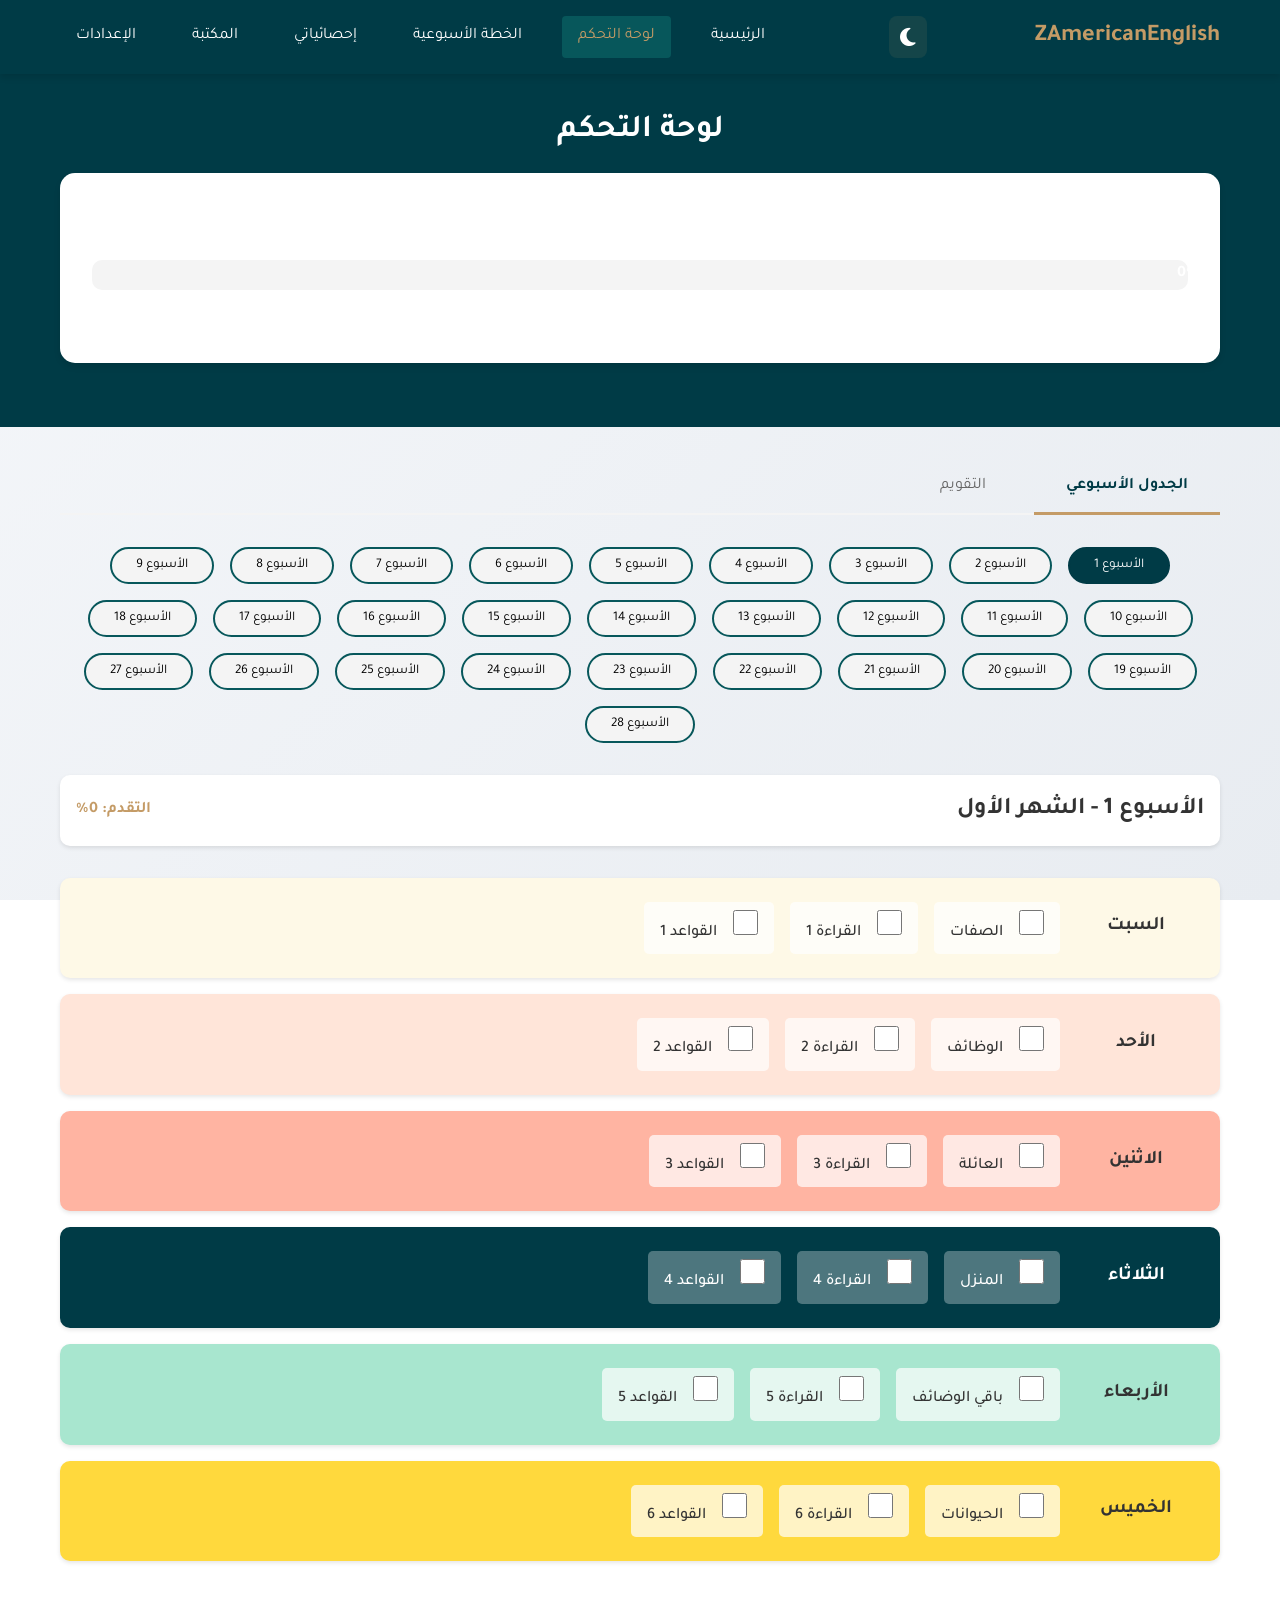
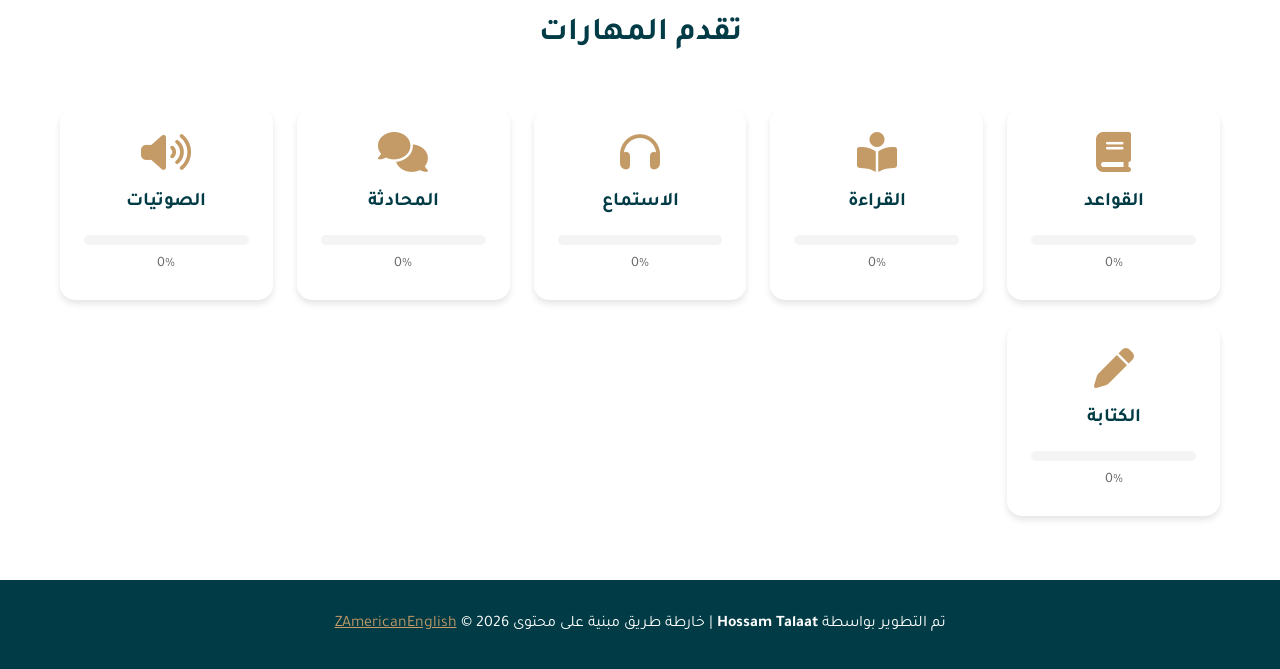
==== commit 712bfee7: "Update footer with developer credit (Hossam Talaat)" ====
--- a/dashboard.html
+++ b/dashboard.html
@@ -1,16 +1,37 @@
 <!DOCTYPE html>
 <html lang="ar" dir="rtl">
+
 <head>
     <meta charset="UTF-8">
     <meta name="viewport" content="width=device-width, initial-scale=1.0">
-    <title>لوحة التحكم - خطة تعلم الإنجليزية</title>
+
+    <!-- Primary Meta Tags -->
+    <title>لوحة التحكم - ZAmericanEnglish | تتبع تقدمك في تعلم الإنجليزية</title>
+    <meta name="description"
+        content="تتبع تقدمك في تعلم اللغة الإنجليزية. شاهد إحصائياتك، دروسك المكتملة، ومهاراتك في القواعد والقراءة والاستماع والمحادثة.">
+    <meta name="robots" content="index, follow">
+
+    <!-- Theme Color -->
+    <meta name="theme-color" content="#003b46">
+
+    <!-- Open Graph -->
+    <meta property="og:title" content="لوحة التحكم - ZAmericanEnglish">
+    <meta property="og:description" content="تتبع تقدمك في تعلم اللغة الإنجليزية مع إحصائيات مفصلة.">
+    <meta property="og:url" content="https://zamerican-roadmap.vercel.app/dashboard.html">
+
+    <!-- Preconnect -->
     <link rel="preconnect" href="https://fonts.googleapis.com">
     <link rel="preconnect" href="https://fonts.gstatic.com" crossorigin>
+
+    <!-- Fonts & Icons -->
     <link href="https://fonts.googleapis.com/css2?family=Tajawal:wght@300;400;500;700&display=swap" rel="stylesheet">
     <link rel="stylesheet" href="https://cdnjs.cloudflare.com/ajax/libs/font-awesome/6.4.0/css/all.min.css">
+
+    <!-- Stylesheets -->
     <link rel="stylesheet" href="css/style.css">
     <link rel="stylesheet" href="css/responsive.css">
 </head>
+
 <body>
     <header class="main-header">
         <div class="container">
@@ -121,7 +142,9 @@
 
     <footer class="main-footer">
         <div class="container">
-            <p>&copy; 2024 ZAmericanEnglish. جميع الحقوق محفوظة.</p>
+            <p>تم التطوير بواسطة <strong>Hossam Talaat</strong> | خارطة طريق مبنية على محتوى <a
+                    href="https://www.youtube.com/@ZAmericanEnglish" target="_blank"
+                    style="color: var(--color-gold);">ZAmericanEnglish</a> &copy; 2026</p>
         </div>
     </footer>
 
@@ -134,5 +157,5 @@
     <script src="js/calendar.js"></script>
     <script src="js/dashboard.js"></script>
 </body>
-</html>
 
+</html>
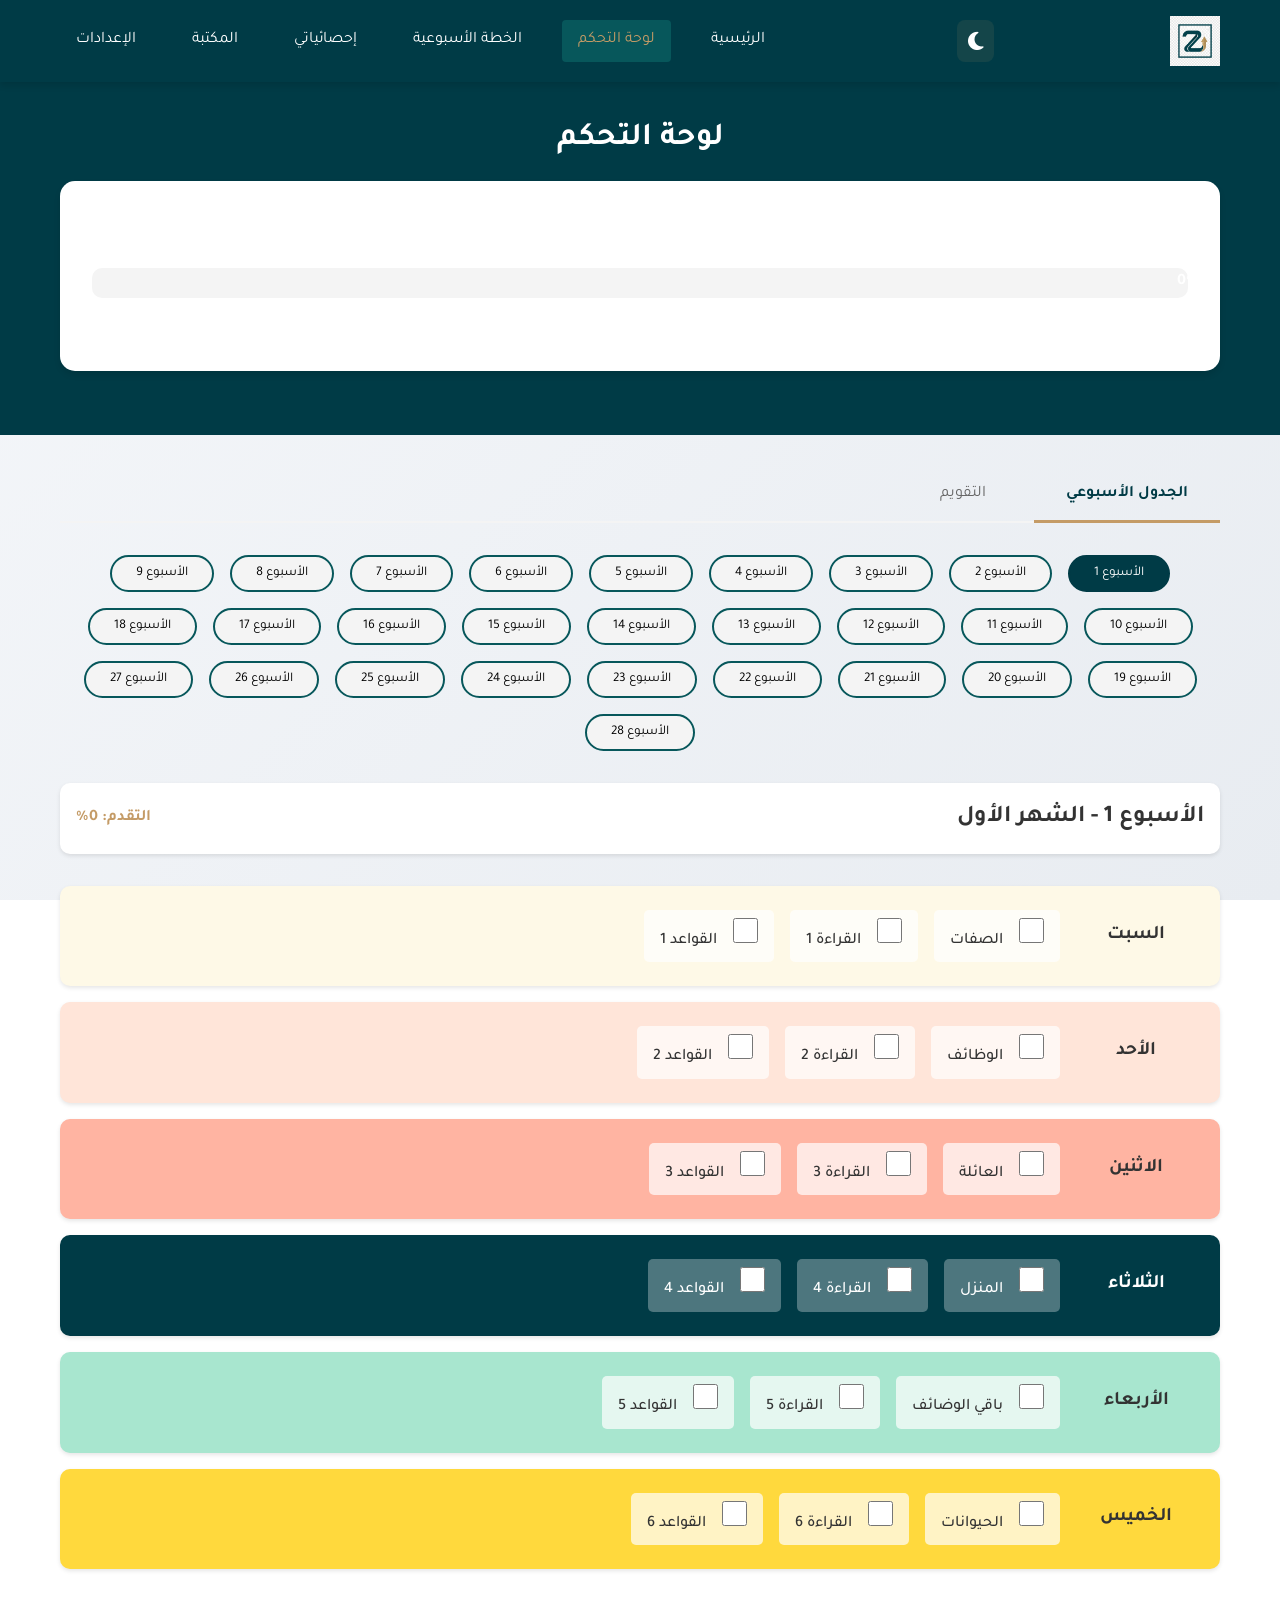
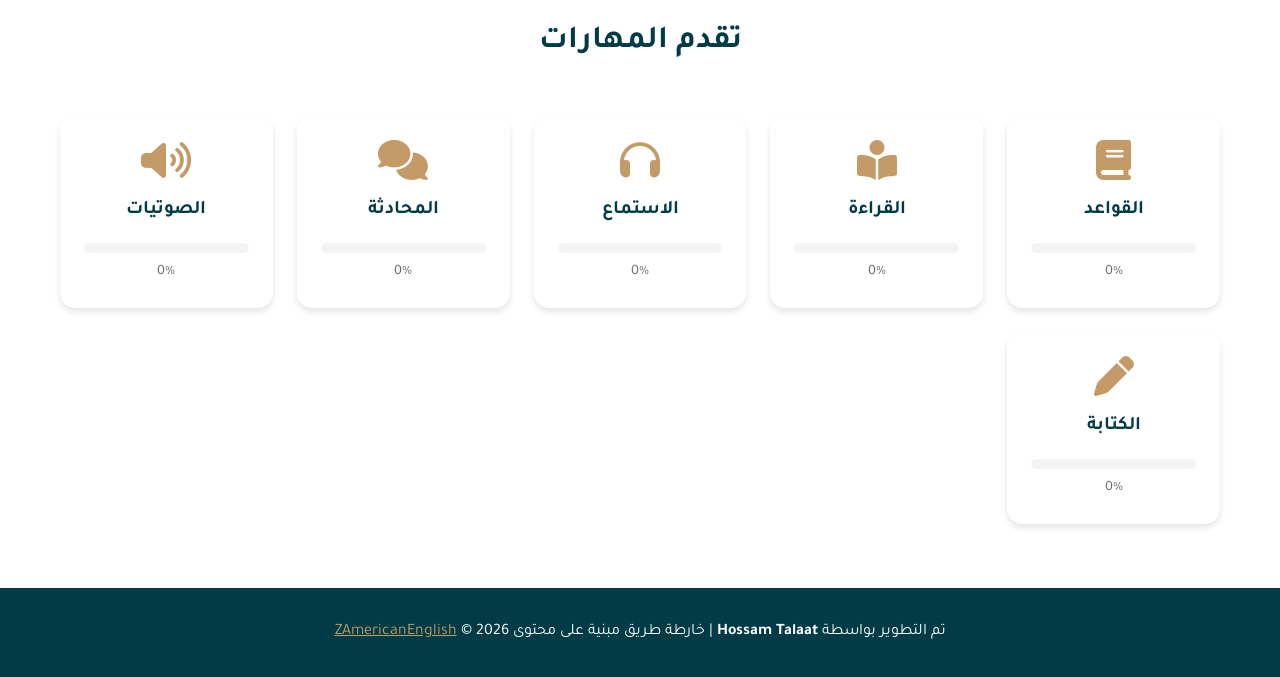
==== commit 90541200: "refactor: Replace header text with logo icon" ====
--- a/dashboard.html
+++ b/dashboard.html
@@ -13,6 +13,12 @@
 
     <!-- Theme Color -->
     <meta name="theme-color" content="#003b46">
+
+    <!-- Favicon -->
+    <link rel="icon" type="image/x-icon" href="images/favicon.ico">
+    <link rel="icon" type="image/png" sizes="32x32" href="images/favicon-32x32.png">
+    <link rel="icon" type="image/png" sizes="16x16" href="images/favicon-16x16.png">
+    <link rel="apple-touch-icon" sizes="180x180" href="images/apple-touch-icon.png">
 
     <!-- Open Graph -->
     <meta property="og:title" content="لوحة التحكم - ZAmericanEnglish">
@@ -35,7 +41,9 @@
 <body>
     <header class="main-header">
         <div class="container">
-            <h1 class="logo">ZAmericanEnglish</h1>
+            <a href="index.html" class="logo">
+                <img src="images/apple-touch-icon.png" alt="ZAmericanRoadMap Logo" title="ZAmericanRoadMap">
+            </a>
             <button class="menu-toggle" aria-label="قائمة">
                 <i class="fas fa-bars"></i>
             </button>
--- a/css/style.css
+++ b/css/style.css
@@ -75,9 +75,19 @@
 }
 
 .logo {
-  font-size: 1.5rem;
-  font-weight: 700;
-  color: var(--color-gold);
+  display: flex;
+  align-items: center;
+  text-decoration: none;
+}
+
+.logo img {
+  height: 50px;
+  width: auto;
+  transition: transform 0.3s ease;
+}
+
+.logo:hover img {
+  transform: scale(1.1);
 }
 
 .main-nav {
@@ -1285,11 +1295,6 @@
 .dark-mode .main-header {
   background: linear-gradient(135deg, #0a4a50 0%, #003b46 100%);
   box-shadow: 0 4px 15px rgba(0, 0, 0, 0.4);
-}
-
-.dark-mode .logo {
-  color: var(--color-gold);
-  text-shadow: 0 0 10px rgba(196, 155, 102, 0.3);
 }
 
 .dark-mode .nav-link {
